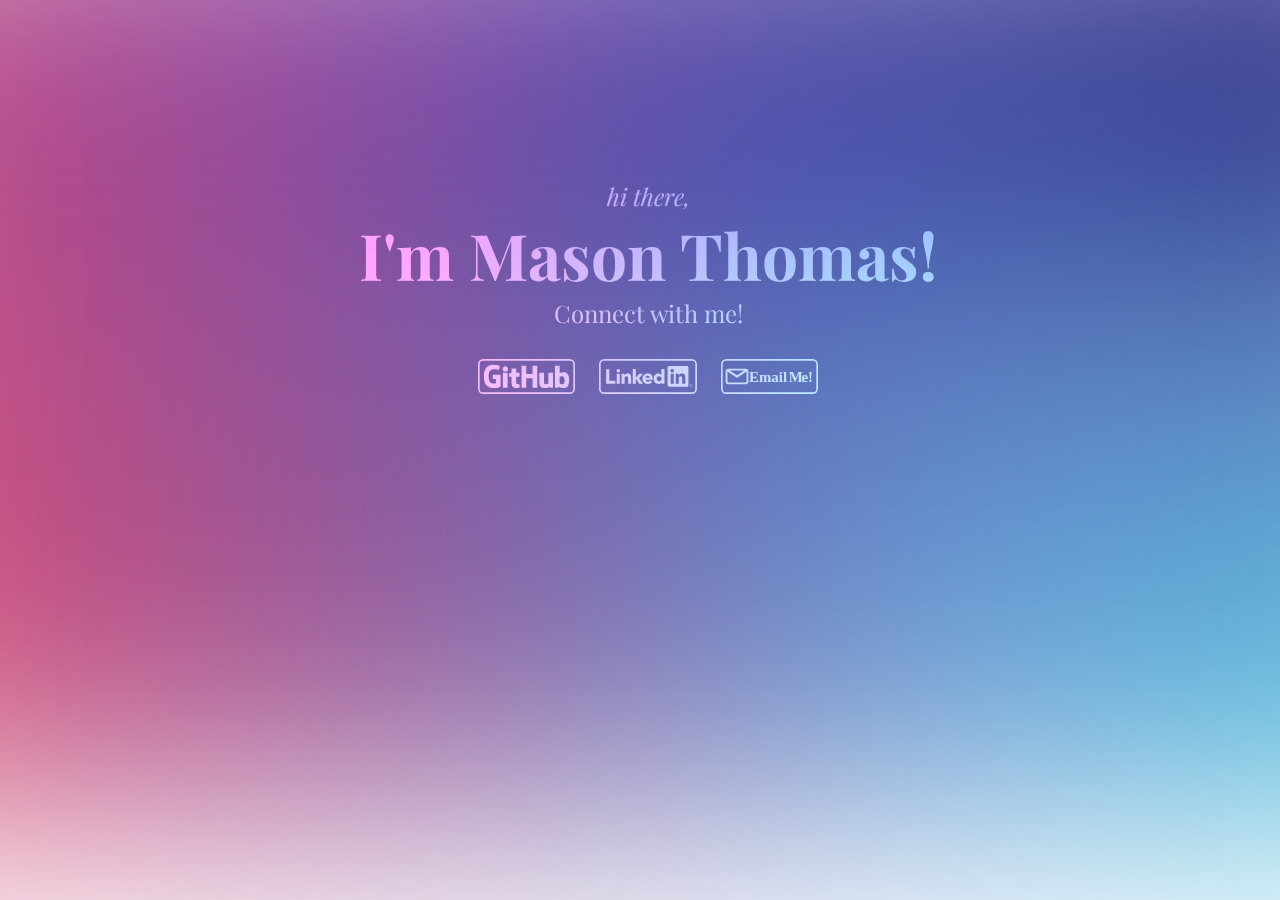
==== index.html @ 55dd20fc "init commit" ====
<html>

<head>
    <title>Mason Thomas</title>
    <link rel="stylesheet" href="styles.css">
</head>

<body>
    <div class="toolbar">

    </div>
    <div class="welcome-box">
        <div class="gradient"></div>
        <div class="welcome-box-content">
            <p class="welcome-subheader" style="font-style: italic">hi there,</p>
            <h1 class="welcome-header">I'm Mason Thomas!</h1>
            <p class="welcome-subheader">Connect with me!</p>
            <a href="https://github.com/Kandles11"><img src="assets/github.svg" alt="github logo" height="35" class="logo" /></a>
            <a href="https://www.linkedin.com/in/mason-thomas-ba1a891a1"><img src="assets/linkedin.svg" alt="linkedin logo" height="35" class="logo" /></a>
            <a href="mailto: mason@masongthomas.com"><img src="assets/email.svg" alt="linkedin logo" height="35" class="logo" /></a>

        </div>
    </div>

</body>

</html>
---- styles.css ----
@import url('https://fonts.googleapis.com/css2?family=Playfair+Display:ital,wght@0,400;0,700;1,400;1,700&display=swap');

.gradient {
    height: 75%;
    background-image: url([data-uri]);
    background: radial-gradient(62.61% 62.61% at 95.23% 6.02%, #160E71 0%, rgba(19, 13, 92, 0.26) 54.71%, rgba(90, 35, 248, 0) 100%), linear-gradient(72.48deg, #EF516D 2.61%, rgba(106, 103, 227, 0) 56.18%), radial-gradient(45.23% 45.23% at 35.11% -11.02%, #7936AE 0%, rgba(121, 54, 174, 0) 100%), radial-gradient(94.51% 124.88% at 94.32% 94.43%, rgba(65, 244, 255, 0.78) 0%, rgba(131, 218, 255, 0.6552) 32.29%, rgba(99, 175, 240, 0.3978) 64.06%, rgba(43, 90, 211, 0) 100%), linear-gradient(313.04deg, #341D65 0.93%, #604AEA 125.68%);
    background-blend-mode: normal, normal, normal, normal, normal, normal;
    filter: blur(100px);
    transform: scale(1.4);
    overflow: hidden;
    z-index: 1;
    left: 0;
    right: 0;
    position: absolute;
}

.welcome-box-content {
    text-align: center;
    position: absolute;
    top: 20%;
    width: 100%;
    z-index: 5;
    font-family: 'Playfair Display', serif;
    color: white;
    mix-blend-mode: overlay;

}

.welcome-header {
    margin: 0px;
    font-size: 4em;
}

.welcome-subheader {
    font-size: 1.5em;
    margin: 0px;
}

.welcome-box {
    height: 75%;
}

.logo {
    margin: 10px;
    margin-top: 30px;
}


.project-section {
    position: relative;
    height: 500px;
}

.project-gradient {
    background: linear-gradient(180deg, #341D65 0%, rgba(52, 29, 101, 0) 100%), radial-gradient(94.51% 124.88% at 94.32% 94.43%, rgba(65, 244, 255, 0.78) 0%, rgba(128, 217, 255, 0.78) 46.52%, rgba(65, 198, 255, 0) 100%), linear-gradient(41deg, #FFFCE6 4.33%, rgba(255, 252, 230, 0) 73.7%);
    background-blend-mode: normal, normal, normal, normal, normal, normal;
    filter: blur(100px);
    position: absolute;
    overflow: hidden;
    height:65%;
    transform: scale(2);

}
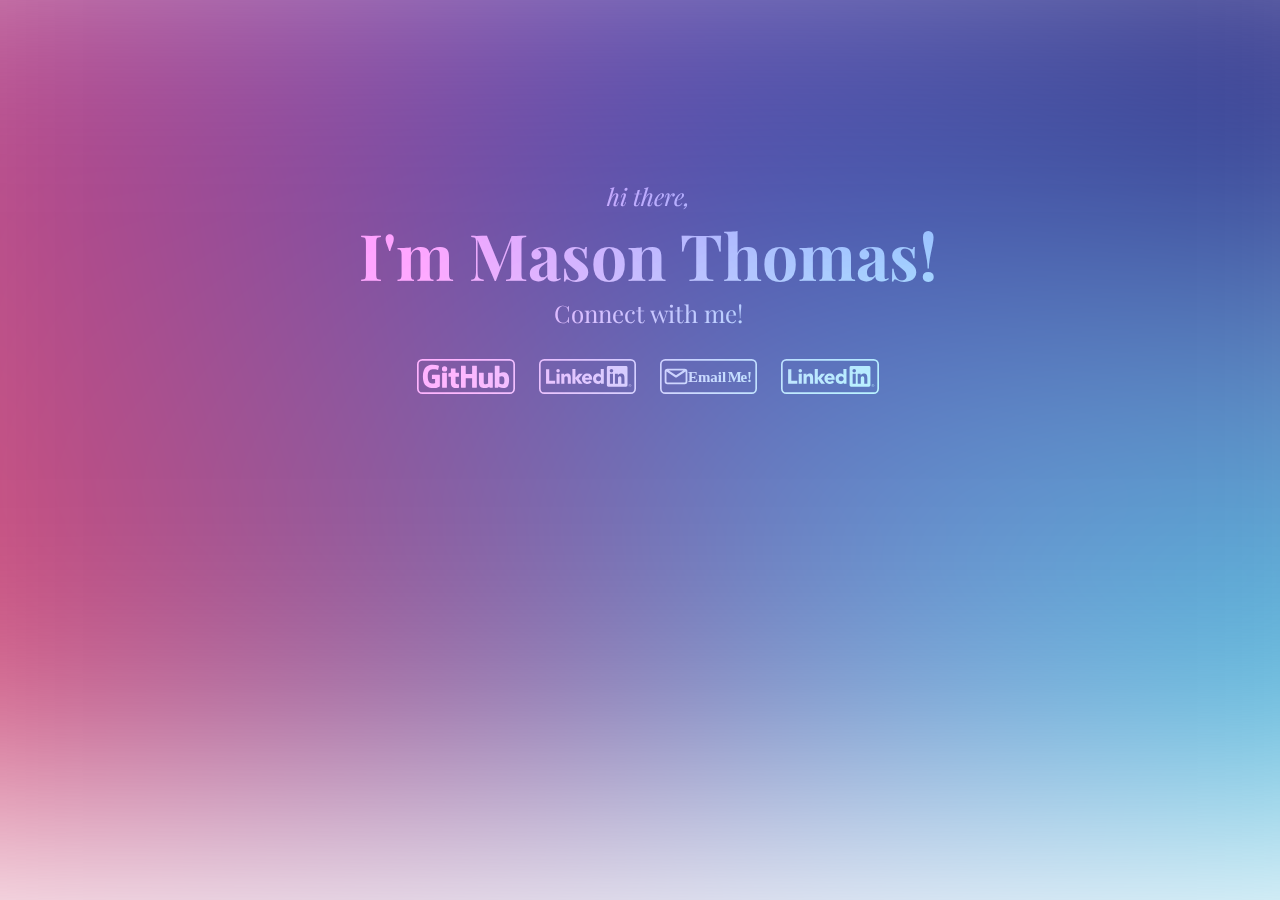
==== commit 3d405658: "Update index.html" ====
--- a/index.html
+++ b/index.html
@@ -18,10 +18,12 @@
             <a href="https://github.com/Kandles11"><img src="assets/github.svg" alt="github logo" height="35" class="logo" /></a>
             <a href="https://www.linkedin.com/in/mason-thomas-ba1a891a1"><img src="assets/linkedin.svg" alt="linkedin logo" height="35" class="logo" /></a>
             <a href="mailto: mason@masongthomas.com"><img src="assets/email.svg" alt="linkedin logo" height="35" class="logo" /></a>
+            <a href="/resume/resume.pdf"><img src="assets/linkedin.svg" alt="linkedin logo" height="35" class="logo" /></a>
+
 
         </div>
     </div>
 
 </body>
 
-</html>+</html>
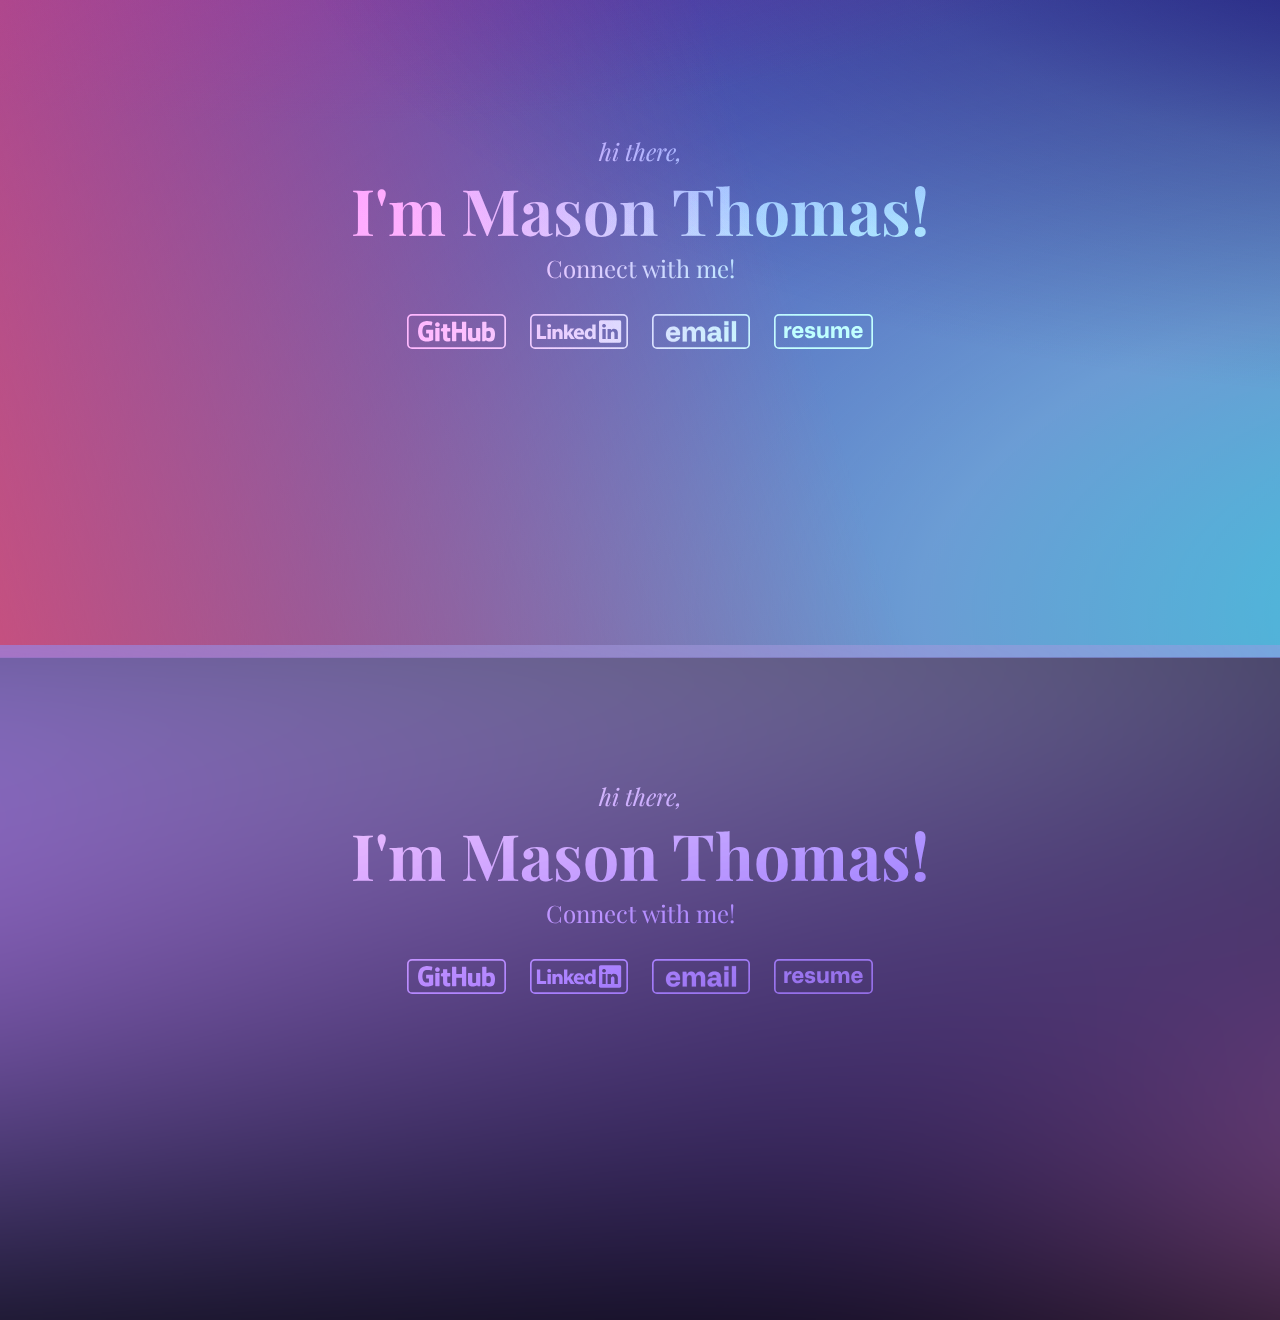
==== commit d0506bd0: "finally made gradient background work. updated buttons" ====
--- a/index.html
+++ b/index.html
@@ -6,11 +6,10 @@
 </head>
 
 <body>
-    <div class="toolbar">
 
-    </div>
     <div class="welcome-box">
         <div class="gradient"></div>
+        
         <div class="welcome-box-content">
             <p class="welcome-subheader" style="font-style: italic">hi there,</p>
             <h1 class="welcome-header">I'm Mason Thomas!</h1>
@@ -18,11 +17,28 @@
             <a href="https://github.com/Kandles11"><img src="assets/github.svg" alt="github logo" height="35" class="logo" /></a>
             <a href="https://www.linkedin.com/in/mason-thomas-ba1a891a1"><img src="assets/linkedin.svg" alt="linkedin logo" height="35" class="logo" /></a>
             <a href="mailto: mason@masongthomas.com"><img src="assets/email.svg" alt="linkedin logo" height="35" class="logo" /></a>
-            <a href="/resume/resume.pdf"><img src="assets/linkedin.svg" alt="linkedin logo" height="35" class="logo" /></a>
+            <a href="/resume/resume.pdf"><img src="assets/resume.svg" alt="linkedin logo" height="35" class="logo" /></a>
 
 
         </div>
     </div>
+    <div class="project-section">
+        <div class="project-gradient-back"></div>
+        <div class="project-gradient"></div>
+        <div class="welcome-box-content">
+            <p class="welcome-subheader" style="font-style: italic">hi there,</p>
+            <h1 class="welcome-header">I'm Mason Thomas!</h1>
+            <p class="welcome-subheader">Connect with me!</p>
+            <a href="https://github.com/Kandles11"><img src="assets/github.svg" alt="github logo" height="35" class="logo" /></a>
+            <a href="https://www.linkedin.com/in/mason-thomas-ba1a891a1"><img src="assets/linkedin.svg" alt="linkedin logo" height="35" class="logo" /></a>
+            <a href="mailto: mason@masongthomas.com"><img src="assets/email.svg" alt="linkedin logo" height="35" class="logo" /></a>
+            <a href="/resume/resume.pdf"><img src="assets/resume.svg" alt="linkedin logo" height="35" class="logo" /></a>
+
+
+        </div>
+
+    </div>
+    
 
 </body>
 
--- a/styles.css
+++ b/styles.css
@@ -1,13 +1,26 @@
 @import url('https://fonts.googleapis.com/css2?family=Playfair+Display:ital,wght@0,400;0,700;1,400;1,700&display=swap');
+
+body {
+    margin: 0px;
+    background-color: black;
+}
+
+.welcome-box {
+    position: relative;
+    height: 75%;
+    width: 100vw;
+    overflow: hidden;
+    margin: 0px;
+    padding: 0px;
+}
 
 .gradient {
     height: 75%;
     background-image: url([data-uri]);
     background: radial-gradient(62.61% 62.61% at 95.23% 6.02%, #160E71 0%, rgba(19, 13, 92, 0.26) 54.71%, rgba(90, 35, 248, 0) 100%), linear-gradient(72.48deg, #EF516D 2.61%, rgba(106, 103, 227, 0) 56.18%), radial-gradient(45.23% 45.23% at 35.11% -11.02%, #7936AE 0%, rgba(121, 54, 174, 0) 100%), radial-gradient(94.51% 124.88% at 94.32% 94.43%, rgba(65, 244, 255, 0.78) 0%, rgba(131, 218, 255, 0.6552) 32.29%, rgba(99, 175, 240, 0.3978) 64.06%, rgba(43, 90, 211, 0) 100%), linear-gradient(313.04deg, #341D65 0.93%, #604AEA 125.68%);
     background-blend-mode: normal, normal, normal, normal, normal, normal;
-    filter: blur(100px);
-    transform: scale(1.4);
-    overflow: hidden;
+    /* filter: blur(100px); */
+    transform: scale(1.6);
     z-index: 1;
     left: 0;
     right: 0;
@@ -26,6 +39,8 @@
 
 }
 
+
+
 .welcome-header {
     margin: 0px;
     font-size: 4em;
@@ -36,9 +51,7 @@
     margin: 0px;
 }
 
-.welcome-box {
-    height: 75%;
-}
+
 
 .logo {
     margin: 10px;
@@ -48,16 +61,31 @@
 
 .project-section {
     position: relative;
-    height: 500px;
+    height: 75%;
+    width: 100vw;
+    overflow: hidden;
+    margin-top: -30px;
 }
 
 .project-gradient {
-    background: linear-gradient(180deg, #341D65 0%, rgba(52, 29, 101, 0) 100%), radial-gradient(94.51% 124.88% at 94.32% 94.43%, rgba(65, 244, 255, 0.78) 0%, rgba(128, 217, 255, 0.78) 46.52%, rgba(65, 198, 255, 0) 100%), linear-gradient(41deg, #FFFCE6 4.33%, rgba(255, 252, 230, 0) 73.7%);
-    background-blend-mode: normal, normal, normal, normal, normal, normal;
+    height: 75%;
+    background: radial-gradient(77.73% 77.73% at 98.52% 96.25%, #F98BDA 0%, rgba(128, 76, 239, 0.29) 50.52%, rgba(91, 216, 216, 0) 100%), radial-gradient(141.73% 105.23% at 50% -7.16%, #E1F8FF 0%, rgba(160, 198, 255, 0) 50.73%, rgba(162, 147, 255, 0) 100%), radial-gradient(112.27% 48.54% at 1.59% 50%, rgba(255, 130, 227, 0.5) 0%, rgba(255, 123, 234, 0.095) 53.91%, rgba(254, 216, 255, 0) 100%), linear-gradient(153.07deg, #8177F3 6.37%, rgba(255, 230, 166, 0) 83.82%);
+    background-blend-mode: luminosity, saturation, lighten, overlay, screen, color;
     filter: blur(100px);
+    transform: scale(1.6);
+    z-index: 1;
+    left: 0;
+    right: 0;
     position: absolute;
-    overflow: hidden;
-    height:65%;
-    transform: scale(2);
+
+}
+
+.project-gradient-back {
+    height: 75%;
+    background-color: black;
+    z-index: 0;
+    left: 0;
+    right: 0;
+    position: absolute;
 
 }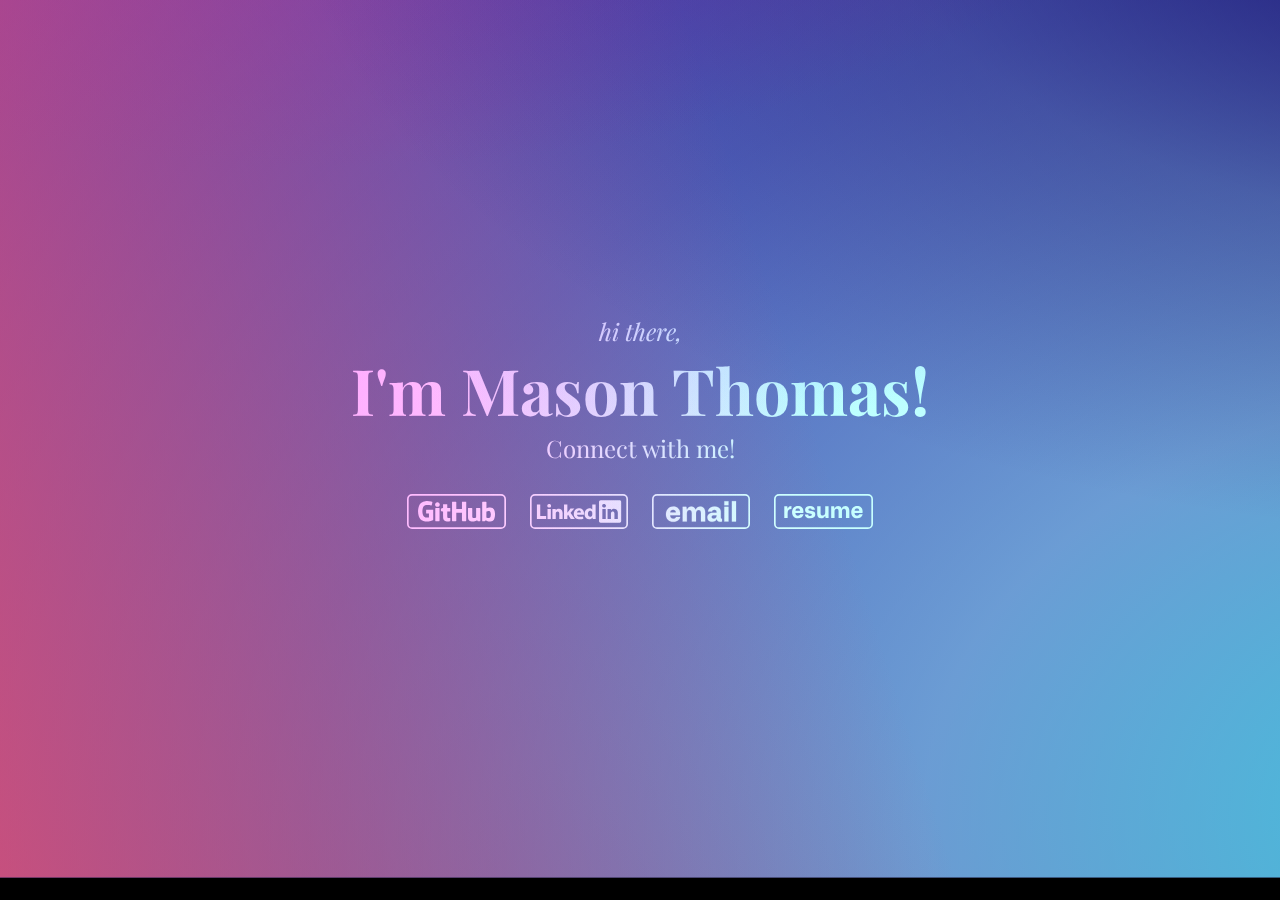
==== commit 8780c38c: "update resume and get rid of project section" ====
--- a/index.html
+++ b/index.html
@@ -9,37 +9,24 @@
 
     <div class="welcome-box">
         <div class="gradient"></div>
-        
+
         <div class="welcome-box-content">
             <p class="welcome-subheader" style="font-style: italic">hi there,</p>
             <h1 class="welcome-header">I'm Mason Thomas!</h1>
             <p class="welcome-subheader">Connect with me!</p>
-            <a href="https://github.com/Kandles11"><img src="assets/github.svg" alt="github logo" height="35" class="logo" /></a>
-            <a href="https://www.linkedin.com/in/mason-thomas-ba1a891a1"><img src="assets/linkedin.svg" alt="linkedin logo" height="35" class="logo" /></a>
-            <a href="mailto: mason@masongthomas.com"><img src="assets/email.svg" alt="linkedin logo" height="35" class="logo" /></a>
-            <a href="/resume/resume.pdf"><img src="assets/resume.svg" alt="linkedin logo" height="35" class="logo" /></a>
+            <a href="https://github.com/Kandles11"><img src="assets/github.svg" alt="github logo" height="35"
+                    class="logo" /></a>
+            <a href="https://www.linkedin.com/in/mason-thomas-ba1a891a1"><img src="assets/linkedin.svg"
+                    alt="linkedin logo" height="35" class="logo" /></a>
+            <a href="mailto: mason@masongthomas.com"><img src="assets/email.svg" alt="linkedin logo" height="35"
+                    class="logo" /></a>
+            <a href="/resume/resume.pdf"><img src="assets/resume.svg" alt="linkedin logo" height="35"
+                    class="logo" /></a>
 
 
         </div>
     </div>
-    <div class="project-section">
-        <div class="project-gradient-back"></div>
-        <div class="project-gradient"></div>
-        <div class="welcome-box-content">
-            <p class="welcome-subheader" style="font-style: italic">hi there,</p>
-            <h1 class="welcome-header">I'm Mason Thomas!</h1>
-            <p class="welcome-subheader">Connect with me!</p>
-            <a href="https://github.com/Kandles11"><img src="assets/github.svg" alt="github logo" height="35" class="logo" /></a>
-            <a href="https://www.linkedin.com/in/mason-thomas-ba1a891a1"><img src="assets/linkedin.svg" alt="linkedin logo" height="35" class="logo" /></a>
-            <a href="mailto: mason@masongthomas.com"><img src="assets/email.svg" alt="linkedin logo" height="35" class="logo" /></a>
-            <a href="/resume/resume.pdf"><img src="assets/resume.svg" alt="linkedin logo" height="35" class="logo" /></a>
-
-
-        </div>
-
-    </div>
-    
 
 </body>
 
-</html>
+</html>--- a/styles.css
+++ b/styles.css
@@ -7,7 +7,7 @@
 
 .welcome-box {
     position: relative;
-    height: 75%;
+    height: 100%;
     width: 100vw;
     overflow: hidden;
     margin: 0px;
@@ -30,7 +30,7 @@
 .welcome-box-content {
     text-align: center;
     position: absolute;
-    top: 20%;
+    top: 35%;
     width: 100%;
     z-index: 5;
     font-family: 'Playfair Display', serif;
